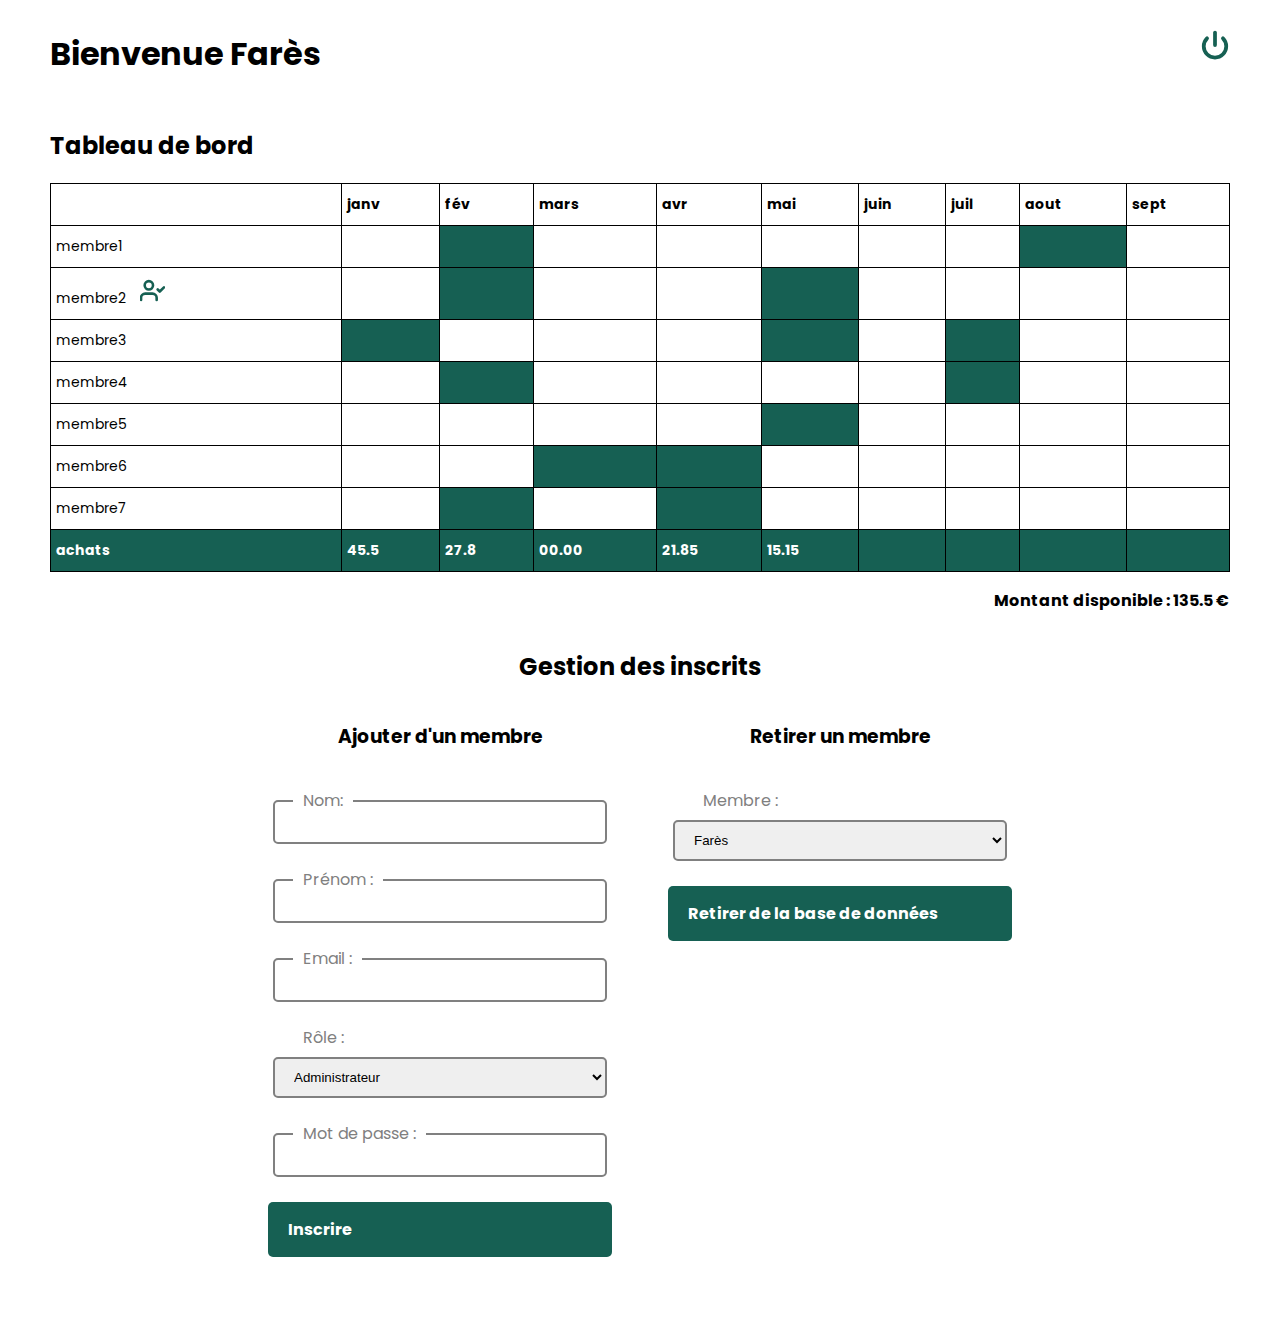
==== dashboard/index.html @ 428beebc "WIP dashboard" ====
<!DOCTYPE html>
<html lang="fr">

<head>
    <meta charset="UTF-8">
    <meta http-equiv="X-UA-Compatible" content="IE=edge">
    <meta name="viewport" content="width=device-width, initial-scale=1.0">
    <link rel="stylesheet" href="./dashboard.css">
    <link rel="preconnect" href="https://fonts.googleapis.com">
    <link rel="preconnect" href="https://fonts.gstatic.com" crossorigin>
    <link href="https://fonts.googleapis.com/css2?family=Poppins:wght@400;500;700&display=swap" rel="stylesheet">
    <title>Dashboard</title>
</head>

<body>
    <img class="deco" src="../img/power.svg" alt="Déconnexion">
    <h1>Bienvenue Farès</h1>
    <div class="table-content">
        <h2>Tableau de bord</h2>
        <table>
            <thead>
                <tr>
                    <th></th>
                    <th>janv</th>
                    <th>fév</th>
                    <th>mars</th>
                    <th>avr</th>
                    <th>mai</th>
                    <th>juin</th>
                    <th>juil</th>
                    <th>aout</th>
                    <th>sept</th>
                </tr>
            </thead>
            <tbody>
                <tr>
                    <td>membre1</td>
                    <td>
                        <div class="valide"></div>
                    </td>
                    <td class="checked"></td>
                    <td></td>
                    <td></td>
                    <td></td>
                    <td></td>
                    <td></td>
                    <td class="checked"></td>
                    <td></td>
                </tr>
                <tr>
                    <td>membre2
                        <img class="admin" src="../img/admin.svg" alt="Administrateur">
                    </td>
                    <td></td>
                    <td class="checked"></td>
                    <td></td>
                    <td></td>
                    <td class="checked"></td>
                    <td></td>
                    <td></td>
                    <td></td>
                    <td></td>
                </tr>
                <tr>
                    <td>membre3</td>
                    <td class="checked"></td>
                    <td></td>
                    <td></td>
                    <td></td>
                    <td class="checked"></td>
                    <td></td>
                    <td class="checked"></td>
                    <td></td>
                    <td></td>
                </tr>
                <tr>
                    <td>membre4</td>
                    <td></td>
                    <td class="checked"></td>
                    <td></td>
                    <td></td>
                    <td></td>
                    <td></td>
                    <td class="checked"></td>
                    <td></td>
                    <td></td>
                </tr>
                <tr>
                    <td>membre5</td>
                    <td></td>
                    <td></td>
                    <td></td>
                    <td></td>
                    <td class="checked"></td>
                    <td></td>
                    <td></td>
                    <td></td>
                    <td></td>
                </tr>
                <tr>
                    <td>membre6</td>
                    <td></td>
                    <td></td>
                    <td class="checked"></td>
                    <td class="checked"></td>
                    <td></td>
                    <td></td>
                    <td></td>
                    <td></td>
                    <td></td>
                </tr>
                <tr>
                    <td>membre7</td>
                    <td></td>
                    <td class="checked"></td>
                    <td></td>
                    <td class="checked"></td>
                    <td></td>
                    <td></td>
                    <td></td>
                    <td></td>
                    <td></td>
                </tr>
                <tr class="spending">
                    <td>achats</td>
                    <td>45.5</td>
                    <td>27.8</td>
                    <td>00.00</td>
                    <td>21.85</td>
                    <td>15.15</td>
                    <td></td>
                    <td></td>
                    <td></td>
                    <td></td>
                </tr>
            </tbody>
        </table>
        <p>Montant disponible : 135.5 €</p>
    </div>


    <!-- if is_admin == 1 -->

    <div class="administration">
        <h2>Gestion des inscrits</h2>
        <div class="form add">
            <h3>Ajouter d'un membre</h3>
            <div>
                <label for="nom">Nom:</label>
                <input type="text" id="nom" name="nom">
            </div>
            <div>
                <label for="prenom">Prénom :</label>
                <input type="text" id="prenom" name="prenom">
            </div>
            <div>
                <label for="email">Email :</label>
                <input type="email" id="email" name="email">
            </div>
            <div>
                <label for="role">Rôle :</label>
                <select name="role" id="role">
                    <option value="admin">Administrateur</option>
                    <option value="normal">Membre</option>
                </select>
            </div>
            <div>
                <label for="motdepasse">Mot de passe :</label>
                <input type="password" id="password" name="motdepasse">
            </div>

            <button type="submit" id="add" onclick="singin()">Inscrire</button>
        </div>

        <div class="form remove">
            <h3>Retirer un membre</h3>
            <div>
                <label for="membre">Membre :</label>
                <select name="membre" id="membre">
                    <option value="1">Farès</option>
                    <option value="2">Adem</option>
                    <option value="3">Ali</option>
                    <option value="4">Victor</option>
                    <option value="5">Optimus</option>
                </select>
            </div>

            <button type="submit" id="add" onclick="remove()">Retirer de la base de données</button>
        </div>
    </div>


</body>

</html>
---- dashboard/dashboard.css ----
body {
    margin: 0px;
    padding: 0;
    font-family: 'Poppins', sans-serif;
    padding-bottom: 50px;
}
.deco {
    width: 30px;
    height: auto;
    position: absolute;
    top: 30px;
    right: 50px;
    transition: 0.3s ease-in-out;
}
.deco:hover {
    transform: scale(0.8);
}
h1 {
    margin: 30px 50px;
}
.table-content {
    display: flex;
    flex-direction: column;
    align-items: flex-end;
    padding: 0px 50px;
}

table {
    border-collapse: collapse;
    border-spacing: 0;
    width: 100%;
    margin: auto;
}

table td,
table th {
    border-color: black;
    border-style: solid;
    border-width: 1px;
    font-size: 14px;
    overflow: hidden;
    padding: 10px 5px;
    word-break: normal;
}

table th {
    text-align: left;
    vertical-align: top;
}

.table-content > p {
    font-weight: bold;
}

.table-content > h2 {
    align-self: flex-start;
}

.checked {
    /* background-image: url(../img/checked.png);
    background-size: auto 80%;
    background-repeat: no-repeat;
    background-position: center center; */
    background-color: #166053;
}

.admin {
    width: 25px;
    margin: 0px 10px;
}

.spending {
    background-color: #166053;
    color: white;
    font-weight: bold;
}

.form {
    display: flex;
    /*background-color: aliceblue;*/
    /* box-shadow: 1px 1px 1px 1px grey; */
    flex-direction: column;
    border-radius: 10px;
    /* margin: auto; */
    align-items: center;
}
.form div {
    display: flex;
    flex-direction: column;
    justify-content: center;
    text-align: center;
    align-items: flex-start;
    padding:5px;
}
.form label {
    margin-left: 20px;
    background-color: white;
    color: gray;
    transform: translateY(50%);
    padding: 0px 10px;
}
.form input,.form select {
    width: 300px;
    padding: 10px 15px;
    border-radius: 5px;
    border: 2px solid gray;
    transition: 0.25s ease-in-out;
}
.form select {
    margin-top: 20px;
    width: 334px;
}
.form input:focus, .form input:focus-visible {
    border: 2px solid #166053;
}
.form button {
    display: flex;
    width: fit-content;
    margin: 20px 5px;
    font-family: 'Poppins', sans-serif;
    border: none;
    background-color: #166053;
    border-radius: 5px;
    font-weight: bold;
    color: white;
    width: 344px;
    padding: 15px 20px;
    font-size: 16px;
    transition: 0.3s ease-in-out;
}
.form button:hover {
    background-color: #094136;
}
.form form {
    margin: auto;
}
.form h1 {
    font-weight: bold;
    line-height: 0;
}
.form input {
    font-family: 'Poppins', sans-serif;
}
.form a {
    color: #166053;
    font-weight: bold;
}

.administration {
    display: grid;
    grid-template-columns: 1fr;
    align-items: flex-start;
    justify-content: center;
    text-align: center;
    max-width: 800px;
    margin: auto;
}

@media screen and (min-width:768px) {
    .administration {
        grid-template-columns: 1fr 1fr;

    }  
    .administration > h2 {
        grid-column: 1 / 3;
    }
}
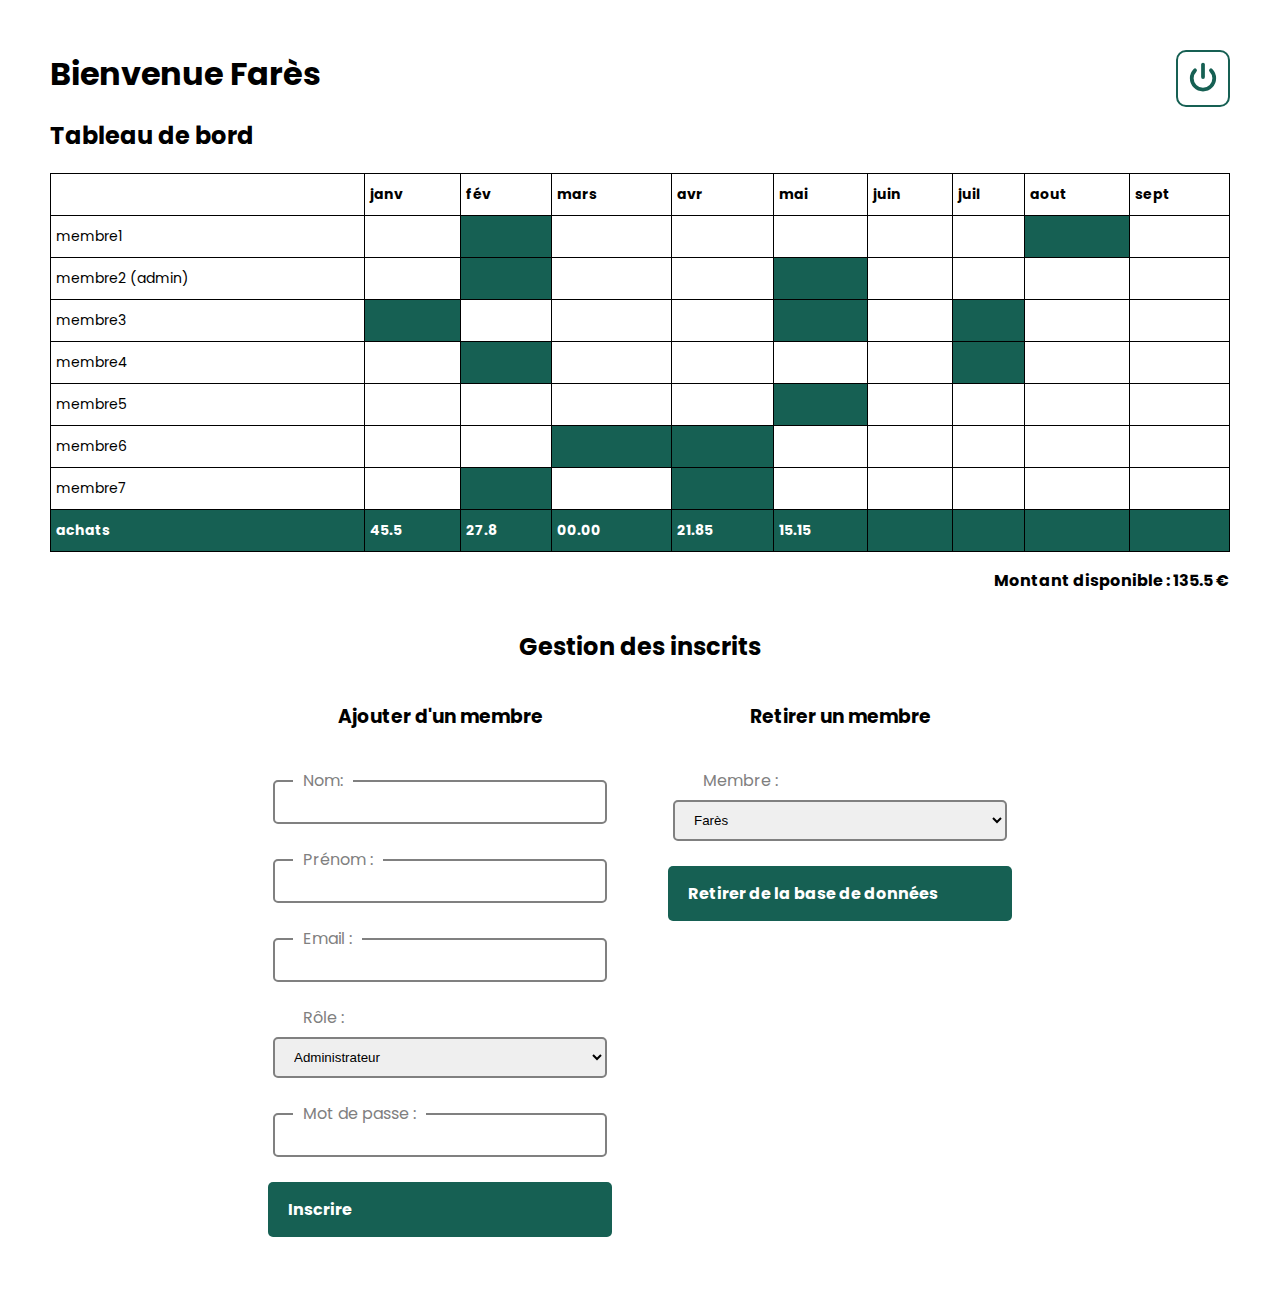
==== commit 70fb0a93: "WIP dashboard" ====
--- a/dashboard/index.html
+++ b/dashboard/index.html
@@ -13,7 +13,9 @@
 </head>
 
 <body>
-    <img class="deco" src="../img/power.svg" alt="Déconnexion">
+    <button class="deco">
+        <img src="../img/power.svg" alt="Déconnexion">
+    </button>
     <h1>Bienvenue Farès</h1>
     <div class="table-content">
         <h2>Tableau de bord</h2>
@@ -49,7 +51,7 @@
                 </tr>
                 <tr>
                     <td>membre2
-                        <img class="admin" src="../img/admin.svg" alt="Administrateur">
+                        (admin)
                     </td>
                     <td></td>
                     <td class="checked"></td>
--- a/dashboard/dashboard.css
+++ b/dashboard/dashboard.css
@@ -4,19 +4,20 @@
     font-family: 'Poppins', sans-serif;
     padding-bottom: 50px;
 }
+
 .deco {
+    margin: 50px 50px 10px 50px;
+    padding: 10px;
+    border-radius: 10px;
+    border: 2px solid #166053;
+    background-color: white;
+}
+.deco > img {
     width: 30px;
     height: auto;
-    position: absolute;
-    top: 30px;
-    right: 50px;
-    transition: 0.3s ease-in-out;
-}
-.deco:hover {
-    transform: scale(0.8);
 }
 h1 {
-    margin: 30px 50px;
+    margin: 10px 50px;
 }
 .table-content {
     display: flex;
@@ -46,6 +47,10 @@
 table th {
     text-align: left;
     vertical-align: top;
+}
+
+tr > :nth-child(2),tr > :nth-child(3), tr > :nth-child(4), tr > :nth-child(5)  {
+    display: none;
 }
 
 .table-content > p {
@@ -164,4 +169,26 @@
     .administration > h2 {
         grid-column: 1 / 3;
     }
+}
+
+@media screen and (min-width:565px) {
+    tr > :nth-child(2),tr > :nth-child(3), tr > :nth-child(4), tr > :nth-child(5) {
+        display: table-cell;
+    }
+    .deco {
+        position: absolute;
+        top: 0;
+        right: 0px;
+        transition: 0.3s ease-in-out;
+    }
+    .deco:hover {
+        transform: scale(0.9);
+    }
+    .deco > img {
+        width: 30px;
+        height: auto;
+    }
+    h1 {
+        margin: 50px 50px 0px 50px;
+    }
 }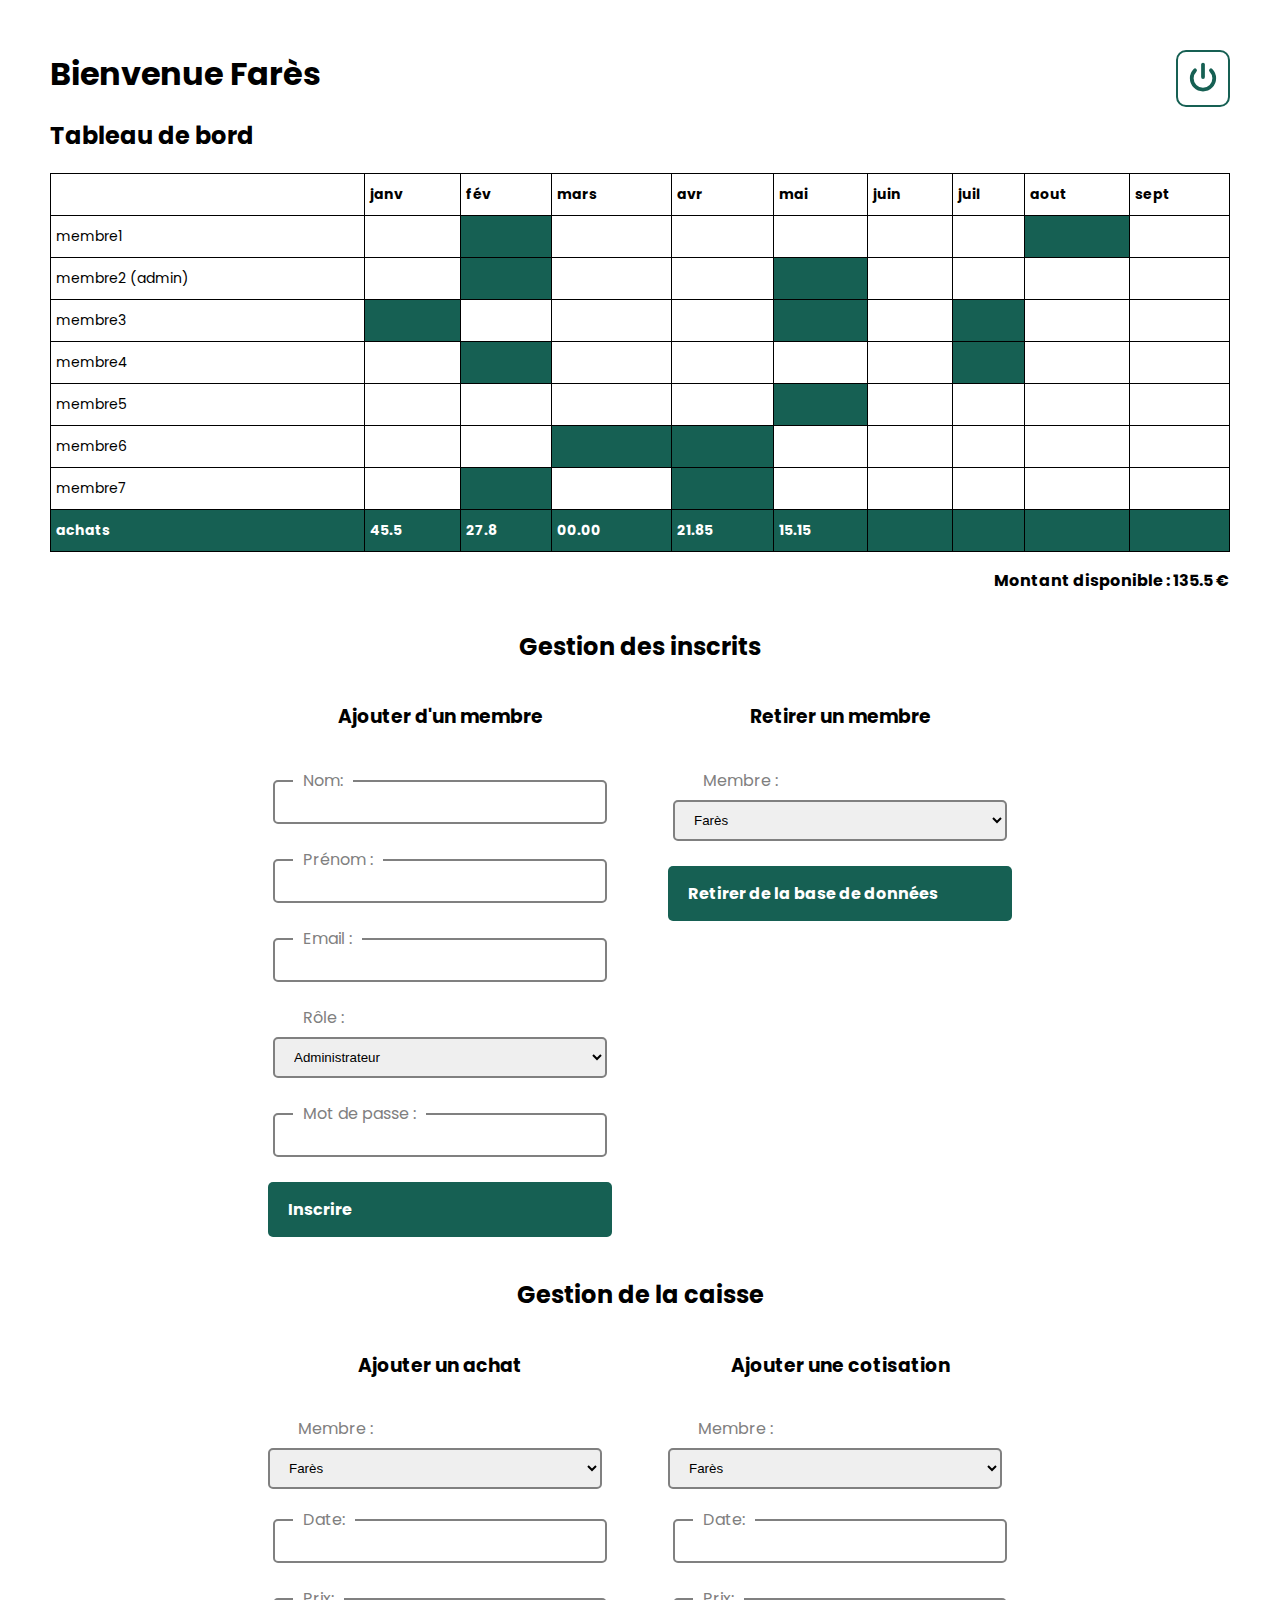
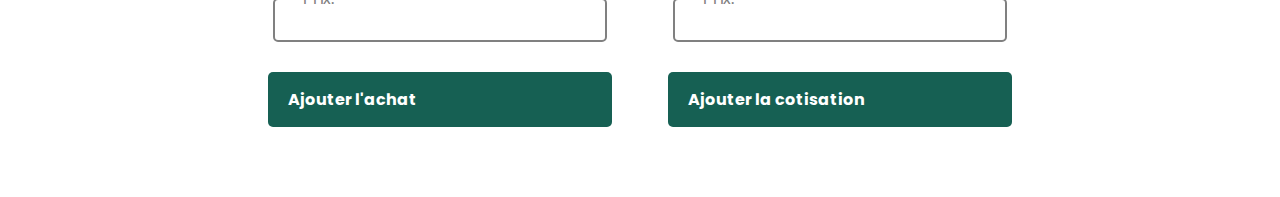
==== commit 270bd7fb: "Ajouts front" ====
--- a/dashboard/index.html
+++ b/dashboard/index.html
@@ -13,7 +13,7 @@
 </head>
 
 <body>
-    <button class="deco">
+    <button class="deco" onclick="disconnect()">
         <img src="../img/power.svg" alt="Déconnexion">
     </button>
     <h1>Bienvenue Farès</h1>
@@ -143,7 +143,7 @@
 
     <!-- if is_admin == 1 -->
 
-    <div class="administration">
+    <div class="administration" id="administration">
         <h2>Gestion des inscrits</h2>
         <div class="form add">
             <h3>Ajouter d'un membre</h3>
@@ -190,8 +190,58 @@
             <button type="submit" id="add" onclick="remove()">Retirer de la base de données</button>
         </div>
     </div>
-
-
+    
+    <div class="administration" id="management">
+        <h2>Gestion de la caisse</h2>
+        <div class="form buy">
+            <h3>Ajouter un achat</h3>
+            <div>
+                <label for="membre">Membre :</label>
+                <select name="membre" id="membre">
+                    <option value="1">Farès</option>
+                    <option value="2">Adem</option>
+                    <option value="3">Ali</option>
+                    <option value="4">Victor</option>
+                    <option value="5">Optimus</option>
+                </select>
+                <div>
+                    <label for="date">Date:</label>
+                    <input type="text" id="date" name="date">
+                </div>
+                <div>
+                    <label for="prix">Prix:</label>
+                    <input type="text" id="prix" name="prix">
+                </div>
+            </div>
+            <button type="submit" id="add" onclick="remove()">Ajouter l'achat</button>
+
+        </div>
+        <div class="form pay">
+            <h3>Ajouter une cotisation</h3>
+            <div>
+                <label for="membre">Membre :</label>
+                <select name="membre" id="membre">
+                    <option value="1">Farès</option>
+                    <option value="2">Adem</option>
+                    <option value="3">Ali</option>
+                    <option value="4">Victor</option>
+                    <option value="5">Optimus</option>
+                </select>
+                <div>
+                    <label for="date">Date:</label>
+                    <input type="text" id="date" name="date">
+                </div>
+                <div>
+                    <label for="prix">Prix:</label>
+                    <input type="text" id="prix" name="prix">
+                </div>
+            </div>
+            <button type="submit" id="add" onclick="remove()">Ajouter la cotisation</button>
+
+        </div>
+    </div>
+
+    <script src="../js/dashboard.js"></script>
 </body>
 
 </html>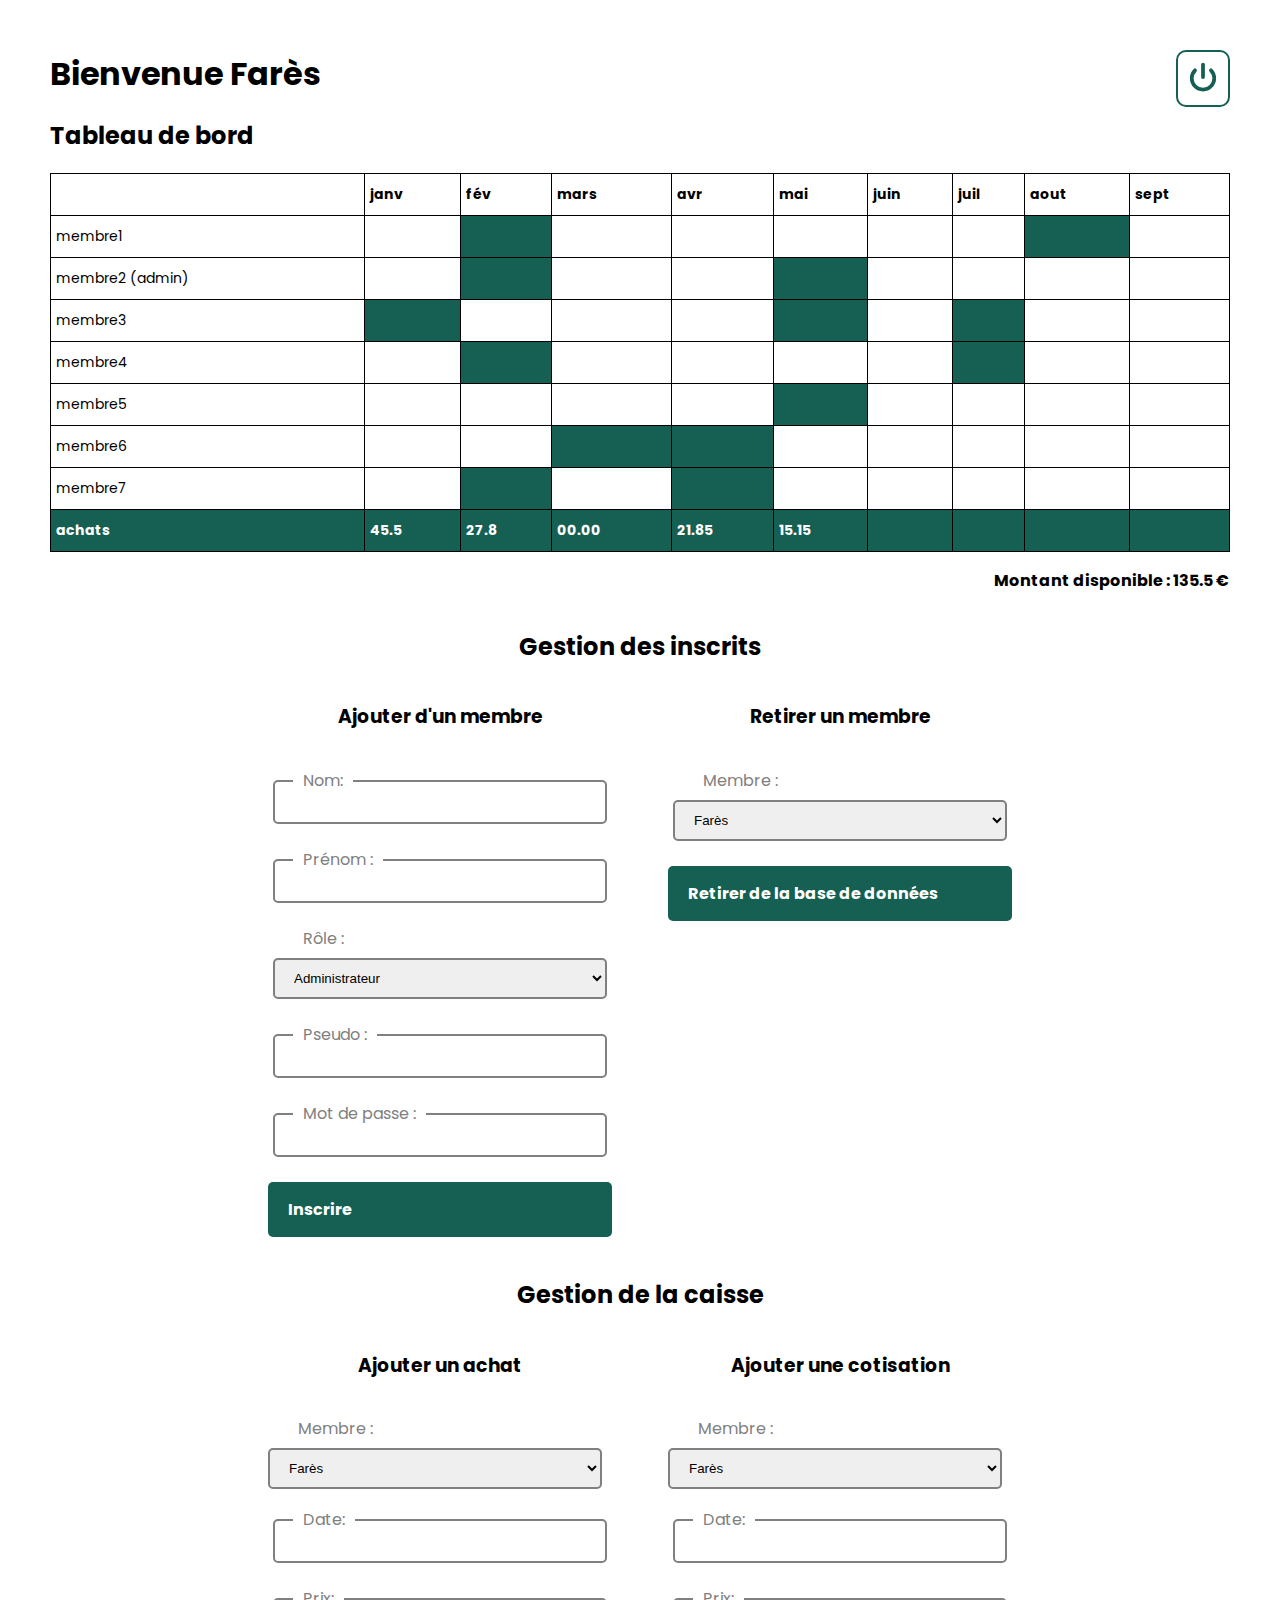
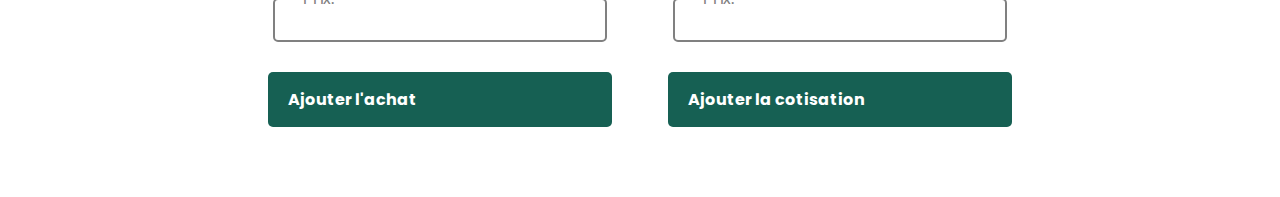
==== commit 4dac608f: "WIP dashboard" ====
--- a/dashboard/index.html
+++ b/dashboard/index.html
@@ -141,7 +141,7 @@
     </div>
 
 
-    <!-- if is_admin == 1 -->
+    <!-- Retiré si l'utilisateur n'est pas administrateur -->
 
     <div class="administration" id="administration">
         <h2>Gestion des inscrits</h2>
@@ -156,15 +156,15 @@
                 <input type="text" id="prenom" name="prenom">
             </div>
             <div>
-                <label for="email">Email :</label>
-                <input type="email" id="email" name="email">
-            </div>
-            <div>
                 <label for="role">Rôle :</label>
                 <select name="role" id="role">
                     <option value="admin">Administrateur</option>
                     <option value="normal">Membre</option>
                 </select>
+            </div>
+            <div>
+                <label for="pseudo">Pseudo :</label>
+                <input type="text" id="pseudo" name="pseudo">
             </div>
             <div>
                 <label for="motdepasse">Mot de passe :</label>
@@ -187,17 +187,17 @@
                 </select>
             </div>
 
-            <button type="submit" id="add" onclick="remove()">Retirer de la base de données</button>
+            <button type="submit" id="remove" onclick="remove()">Retirer de la base de données</button>
         </div>
     </div>
-    
+
     <div class="administration" id="management">
         <h2>Gestion de la caisse</h2>
         <div class="form buy">
             <h3>Ajouter un achat</h3>
             <div>
-                <label for="membre">Membre :</label>
-                <select name="membre" id="membre">
+                <label for="membre_buy">Membre :</label>
+                <select name="membre_buy" id="membre_buy">
                     <option value="1">Farès</option>
                     <option value="2">Adem</option>
                     <option value="3">Ali</option>
@@ -205,12 +205,12 @@
                     <option value="5">Optimus</option>
                 </select>
                 <div>
-                    <label for="date">Date:</label>
-                    <input type="text" id="date" name="date">
-                </div>
-                <div>
-                    <label for="prix">Prix:</label>
-                    <input type="text" id="prix" name="prix">
+                    <label for="date_buy">Date:</label>
+                    <input type="text" id="date_buy" name="date_buy">
+                </div>
+                <div>
+                    <label for="prix_buy">Prix:</label>
+                    <input type="text" id="prix_buy" name="prix_buy">
                 </div>
             </div>
             <button type="submit" id="add" onclick="remove()">Ajouter l'achat</button>
@@ -219,8 +219,8 @@
         <div class="form pay">
             <h3>Ajouter une cotisation</h3>
             <div>
-                <label for="membre">Membre :</label>
-                <select name="membre" id="membre">
+                <label for="membre_pay">Membre :</label>
+                <select name="membre_pay" id="membre_pay">
                     <option value="1">Farès</option>
                     <option value="2">Adem</option>
                     <option value="3">Ali</option>
@@ -228,12 +228,12 @@
                     <option value="5">Optimus</option>
                 </select>
                 <div>
-                    <label for="date">Date:</label>
-                    <input type="text" id="date" name="date">
-                </div>
-                <div>
-                    <label for="prix">Prix:</label>
-                    <input type="text" id="prix" name="prix">
+                    <label for="date_pay">Date:</label>
+                    <input type="text" id="date_pay" name="date_pay">
+                </div>
+                <div>
+                    <label for="prix_pay">Prix:</label>
+                    <input type="text" id="prix_pay" name="prix_pay">
                 </div>
             </div>
             <button type="submit" id="add" onclick="remove()">Ajouter la cotisation</button>
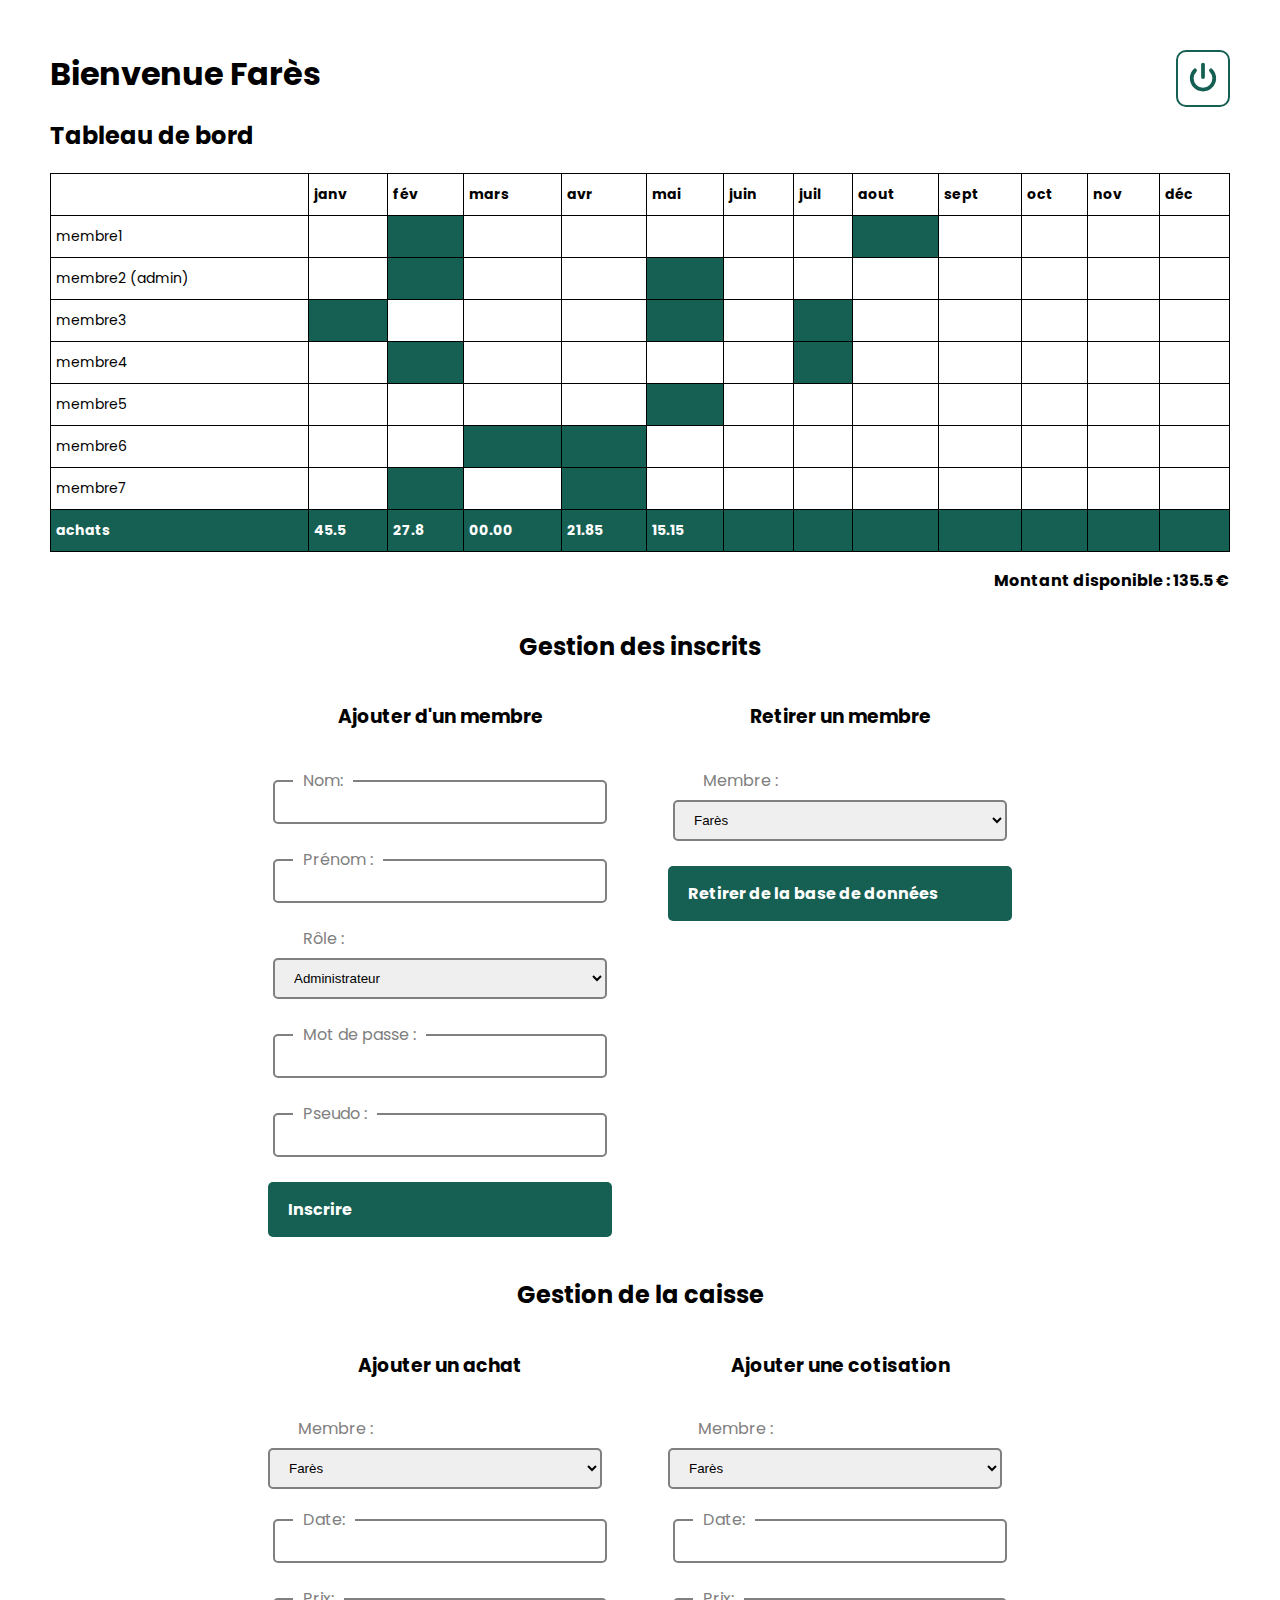
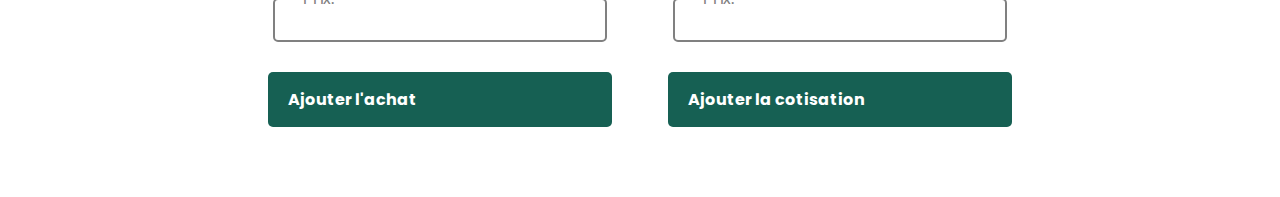
==== commit 3901d3e9: "Ajout de colonnes" ====
--- a/dashboard/index.html
+++ b/dashboard/index.html
@@ -32,6 +32,9 @@
                     <th>juil</th>
                     <th>aout</th>
                     <th>sept</th>
+                    <th>oct</th>
+                    <th>nov</th>
+                    <th>déc</th>
                 </tr>
             </thead>
             <tbody>
@@ -48,6 +51,9 @@
                     <td></td>
                     <td class="checked"></td>
                     <td></td>
+                    <td></td>
+                    <td></td>
+                    <td></td>
                 </tr>
                 <tr>
                     <td>membre2
@@ -62,6 +68,9 @@
                     <td></td>
                     <td></td>
                     <td></td>
+                    <td></td>
+                    <td></td>
+                    <td></td>
                 </tr>
                 <tr>
                     <td>membre3</td>
@@ -74,6 +83,9 @@
                     <td class="checked"></td>
                     <td></td>
                     <td></td>
+                    <td></td>
+                    <td></td>
+                    <td></td>
                 </tr>
                 <tr>
                     <td>membre4</td>
@@ -86,6 +98,9 @@
                     <td class="checked"></td>
                     <td></td>
                     <td></td>
+                    <td></td>
+                    <td></td>
+                    <td></td>
                 </tr>
                 <tr>
                     <td>membre5</td>
@@ -98,6 +113,9 @@
                     <td></td>
                     <td></td>
                     <td></td>
+                    <td></td>
+                    <td></td>
+                    <td></td>
                 </tr>
                 <tr>
                     <td>membre6</td>
@@ -110,6 +128,9 @@
                     <td></td>
                     <td></td>
                     <td></td>
+                    <td></td>
+                    <td></td>
+                    <td></td>
                 </tr>
                 <tr>
                     <td>membre7</td>
@@ -117,6 +138,9 @@
                     <td class="checked"></td>
                     <td></td>
                     <td class="checked"></td>
+                    <td></td>
+                    <td></td>
+                    <td></td>
                     <td></td>
                     <td></td>
                     <td></td>
@@ -134,6 +158,9 @@
                     <td></td>
                     <td></td>
                     <td></td>
+                    <td></td>
+                    <td></td>
+                    <td></td>
                 </tr>
             </tbody>
         </table>
@@ -163,12 +190,12 @@
                 </select>
             </div>
             <div>
+                <label for="motdepasse">Mot de passe :</label>
+                <input type="password" id="password" name="motdepasse">
+            </div>
+            <div>
                 <label for="pseudo">Pseudo :</label>
                 <input type="text" id="pseudo" name="pseudo">
-            </div>
-            <div>
-                <label for="motdepasse">Mot de passe :</label>
-                <input type="password" id="password" name="motdepasse">
             </div>
 
             <button type="submit" id="add" onclick="singin()">Inscrire</button>
--- a/dashboard/dashboard.css
+++ b/dashboard/dashboard.css
@@ -49,7 +49,7 @@
     vertical-align: top;
 }
 
-tr > :nth-child(2),tr > :nth-child(3), tr > :nth-child(4), tr > :nth-child(5)  {
+tr > :nth-child(2),tr > :nth-child(3), tr > :nth-child(4), tr > :nth-child(5), tr > :nth-child(6), tr > :nth-child(7), tr > :nth-child(8)   {
     display: none;
 }
 
@@ -171,8 +171,8 @@
     }
 }
 
-@media screen and (min-width:565px) {
-    tr > :nth-child(2),tr > :nth-child(3), tr > :nth-child(4), tr > :nth-child(5) {
+@media screen and (min-width:680px) {
+    tr > :nth-child(2),tr > :nth-child(3), tr > :nth-child(4), tr > :nth-child(5), tr > :nth-child(6), tr > :nth-child(7), tr > :nth-child(8) {
         display: table-cell;
     }
     .deco {
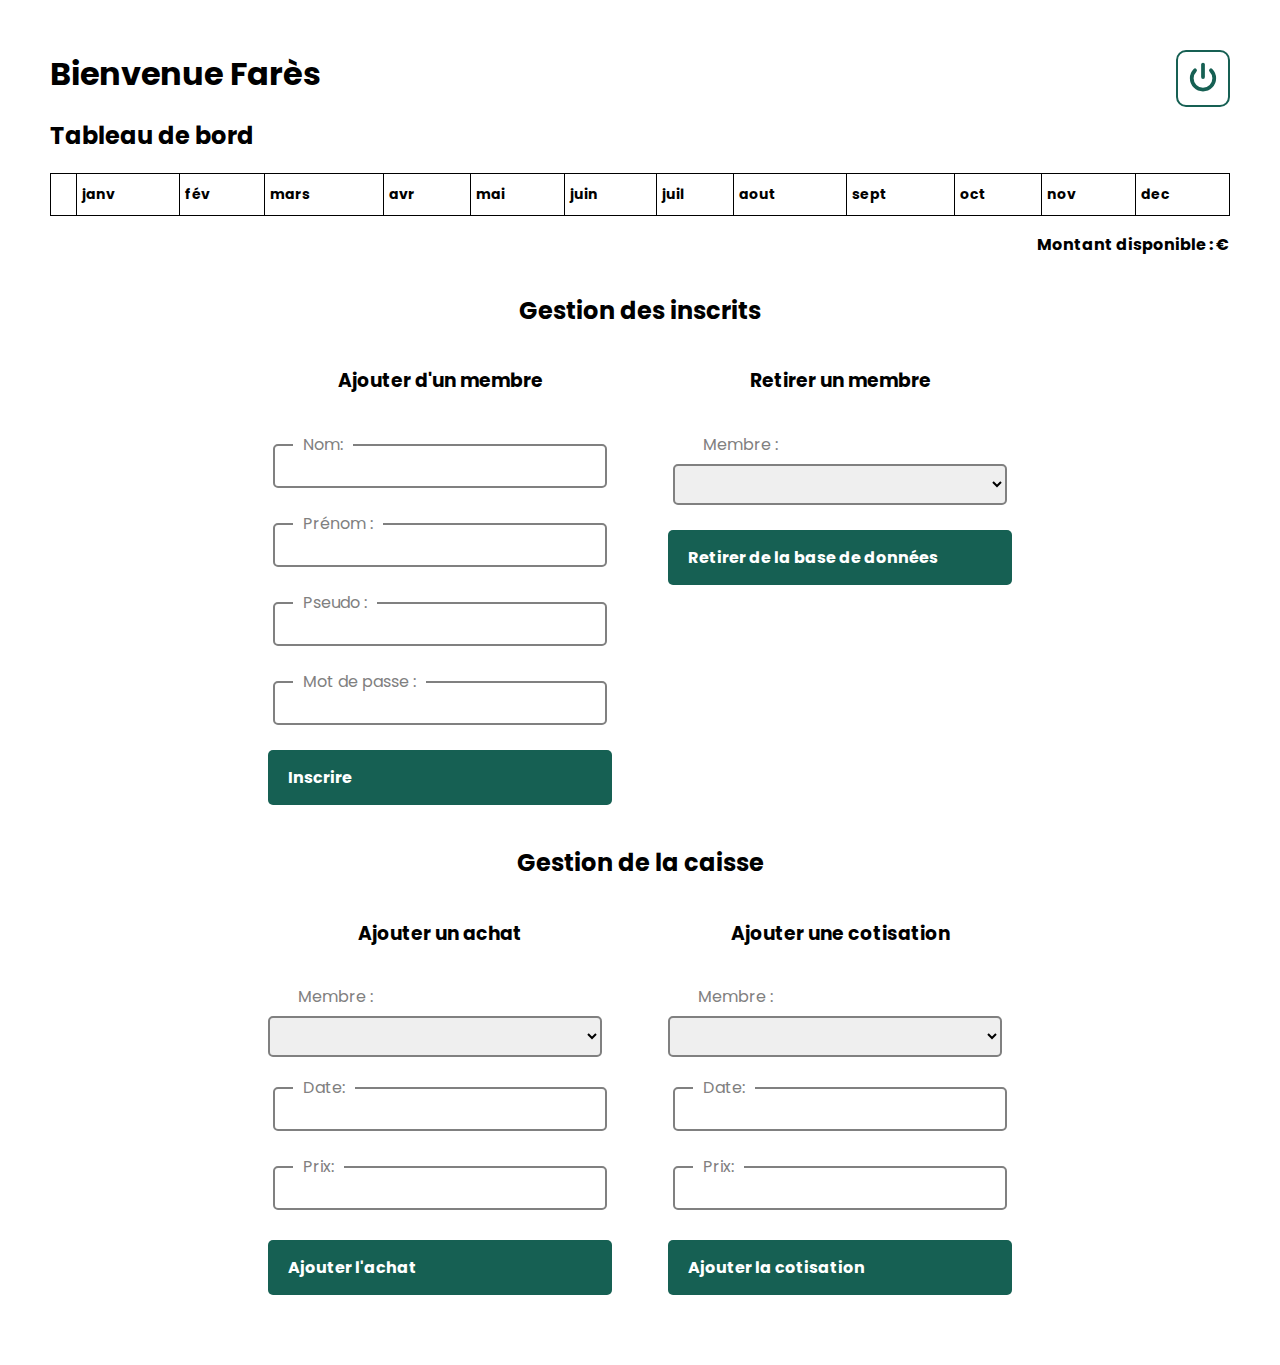
==== commit 3c1d0ea1: "GROS CHIEN" ====
--- a/dashboard/index.html
+++ b/dashboard/index.html
@@ -34,137 +34,13 @@
                     <th>sept</th>
                     <th>oct</th>
                     <th>nov</th>
-                    <th>déc</th>
+                    <th>dec</th>
                 </tr>
             </thead>
-            <tbody>
-                <tr>
-                    <td>membre1</td>
-                    <td>
-                        <div class="valide"></div>
-                    </td>
-                    <td class="checked"></td>
-                    <td></td>
-                    <td></td>
-                    <td></td>
-                    <td></td>
-                    <td></td>
-                    <td class="checked"></td>
-                    <td></td>
-                    <td></td>
-                    <td></td>
-                    <td></td>
-                </tr>
-                <tr>
-                    <td>membre2
-                        (admin)
-                    </td>
-                    <td></td>
-                    <td class="checked"></td>
-                    <td></td>
-                    <td></td>
-                    <td class="checked"></td>
-                    <td></td>
-                    <td></td>
-                    <td></td>
-                    <td></td>
-                    <td></td>
-                    <td></td>
-                    <td></td>
-                </tr>
-                <tr>
-                    <td>membre3</td>
-                    <td class="checked"></td>
-                    <td></td>
-                    <td></td>
-                    <td></td>
-                    <td class="checked"></td>
-                    <td></td>
-                    <td class="checked"></td>
-                    <td></td>
-                    <td></td>
-                    <td></td>
-                    <td></td>
-                    <td></td>
-                </tr>
-                <tr>
-                    <td>membre4</td>
-                    <td></td>
-                    <td class="checked"></td>
-                    <td></td>
-                    <td></td>
-                    <td></td>
-                    <td></td>
-                    <td class="checked"></td>
-                    <td></td>
-                    <td></td>
-                    <td></td>
-                    <td></td>
-                    <td></td>
-                </tr>
-                <tr>
-                    <td>membre5</td>
-                    <td></td>
-                    <td></td>
-                    <td></td>
-                    <td></td>
-                    <td class="checked"></td>
-                    <td></td>
-                    <td></td>
-                    <td></td>
-                    <td></td>
-                    <td></td>
-                    <td></td>
-                    <td></td>
-                </tr>
-                <tr>
-                    <td>membre6</td>
-                    <td></td>
-                    <td></td>
-                    <td class="checked"></td>
-                    <td class="checked"></td>
-                    <td></td>
-                    <td></td>
-                    <td></td>
-                    <td></td>
-                    <td></td>
-                    <td></td>
-                    <td></td>
-                    <td></td>
-                </tr>
-                <tr>
-                    <td>membre7</td>
-                    <td></td>
-                    <td class="checked"></td>
-                    <td></td>
-                    <td class="checked"></td>
-                    <td></td>
-                    <td></td>
-                    <td></td>
-                    <td></td>
-                    <td></td>
-                    <td></td>
-                    <td></td>
-                    <td></td>
-                </tr>
-                <tr class="spending">
-                    <td>achats</td>
-                    <td>45.5</td>
-                    <td>27.8</td>
-                    <td>00.00</td>
-                    <td>21.85</td>
-                    <td>15.15</td>
-                    <td></td>
-                    <td></td>
-                    <td></td>
-                    <td></td>
-                    <td></td>
-                    <td></td>
-                    <td></td>
-                </tr>
+            <tbody class="members">
             </tbody>
         </table>
-        <p>Montant disponible : 135.5 €</p>
+        <p>Montant disponible : <span id="solde"></span> €</p>
     </div>
 
 
@@ -183,22 +59,15 @@
                 <input type="text" id="prenom" name="prenom">
             </div>
             <div>
-                <label for="role">Rôle :</label>
-                <select name="role" id="role">
-                    <option value="admin">Administrateur</option>
-                    <option value="normal">Membre</option>
-                </select>
+                <label for="pseudo">Pseudo :</label>
+                <input type="text" id="pseudo" name="pseudo">
             </div>
             <div>
                 <label for="motdepasse">Mot de passe :</label>
                 <input type="password" id="password" name="motdepasse">
             </div>
-            <div>
-                <label for="pseudo">Pseudo :</label>
-                <input type="text" id="pseudo" name="pseudo">
-            </div>
 
-            <button type="submit" id="add" onclick="singin()">Inscrire</button>
+            <button type="submit" id="add" onclick="addUser()">Inscrire</button>
         </div>
 
         <div class="form remove">
@@ -206,11 +75,6 @@
             <div>
                 <label for="membre">Membre :</label>
                 <select name="membre" id="membre">
-                    <option value="1">Farès</option>
-                    <option value="2">Adem</option>
-                    <option value="3">Ali</option>
-                    <option value="4">Victor</option>
-                    <option value="5">Optimus</option>
                 </select>
             </div>
 
@@ -225,11 +89,6 @@
             <div>
                 <label for="membre_buy">Membre :</label>
                 <select name="membre_buy" id="membre_buy">
-                    <option value="1">Farès</option>
-                    <option value="2">Adem</option>
-                    <option value="3">Ali</option>
-                    <option value="4">Victor</option>
-                    <option value="5">Optimus</option>
                 </select>
                 <div>
                     <label for="date_buy">Date:</label>
@@ -240,7 +99,7 @@
                     <input type="text" id="prix_buy" name="prix_buy">
                 </div>
             </div>
-            <button type="submit" id="add" onclick="remove()">Ajouter l'achat</button>
+            <button type="submit" id="add" onclick="addAchat()">Ajouter l'achat</button>
 
         </div>
         <div class="form pay">
@@ -248,11 +107,6 @@
             <div>
                 <label for="membre_pay">Membre :</label>
                 <select name="membre_pay" id="membre_pay">
-                    <option value="1">Farès</option>
-                    <option value="2">Adem</option>
-                    <option value="3">Ali</option>
-                    <option value="4">Victor</option>
-                    <option value="5">Optimus</option>
                 </select>
                 <div>
                     <label for="date_pay">Date:</label>
@@ -263,7 +117,7 @@
                     <input type="text" id="prix_pay" name="prix_pay">
                 </div>
             </div>
-            <button type="submit" id="add" onclick="remove()">Ajouter la cotisation</button>
+            <button type="submit" id="add" onclick="addCotisation()">Ajouter la cotisation</button>
 
         </div>
     </div>
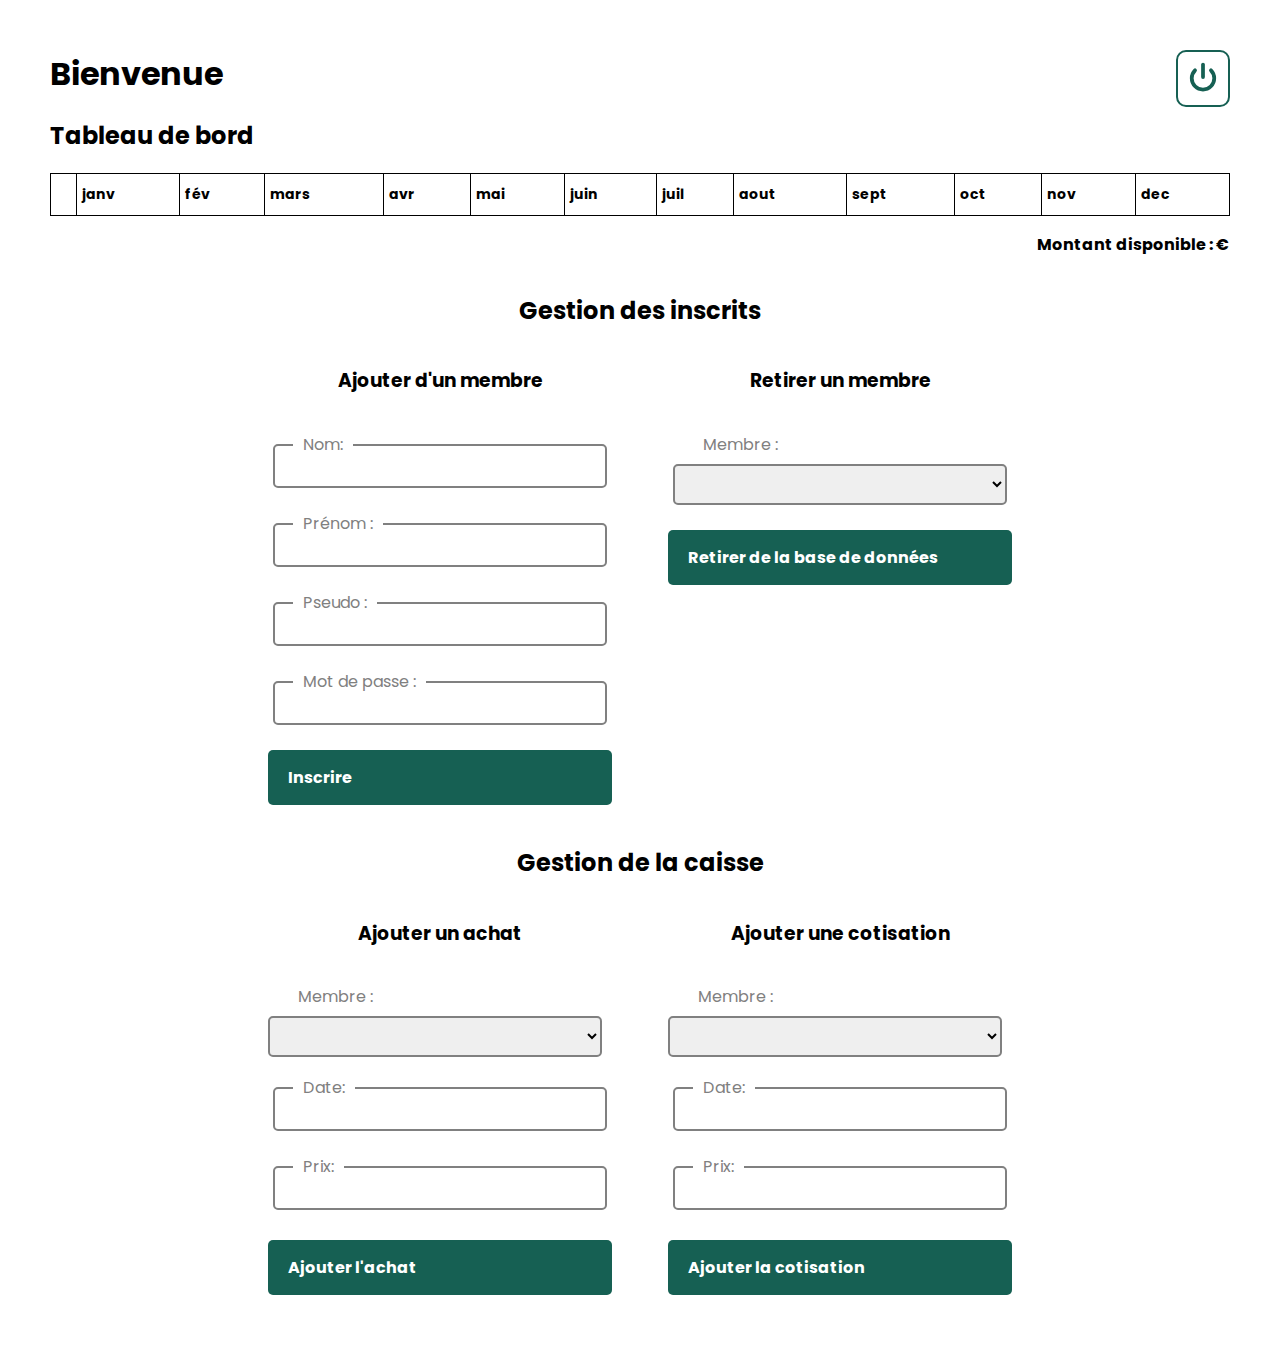
==== commit 7ec7c094: "fix" ====
--- a/dashboard/index.html
+++ b/dashboard/index.html
@@ -16,7 +16,7 @@
     <button class="deco" onclick="disconnect()">
         <img src="../img/power.svg" alt="Déconnexion">
     </button>
-    <h1>Bienvenue Farès</h1>
+    <h1>Bienvenue</h1>
     <div class="table-content">
         <h2>Tableau de bord</h2>
         <table>
